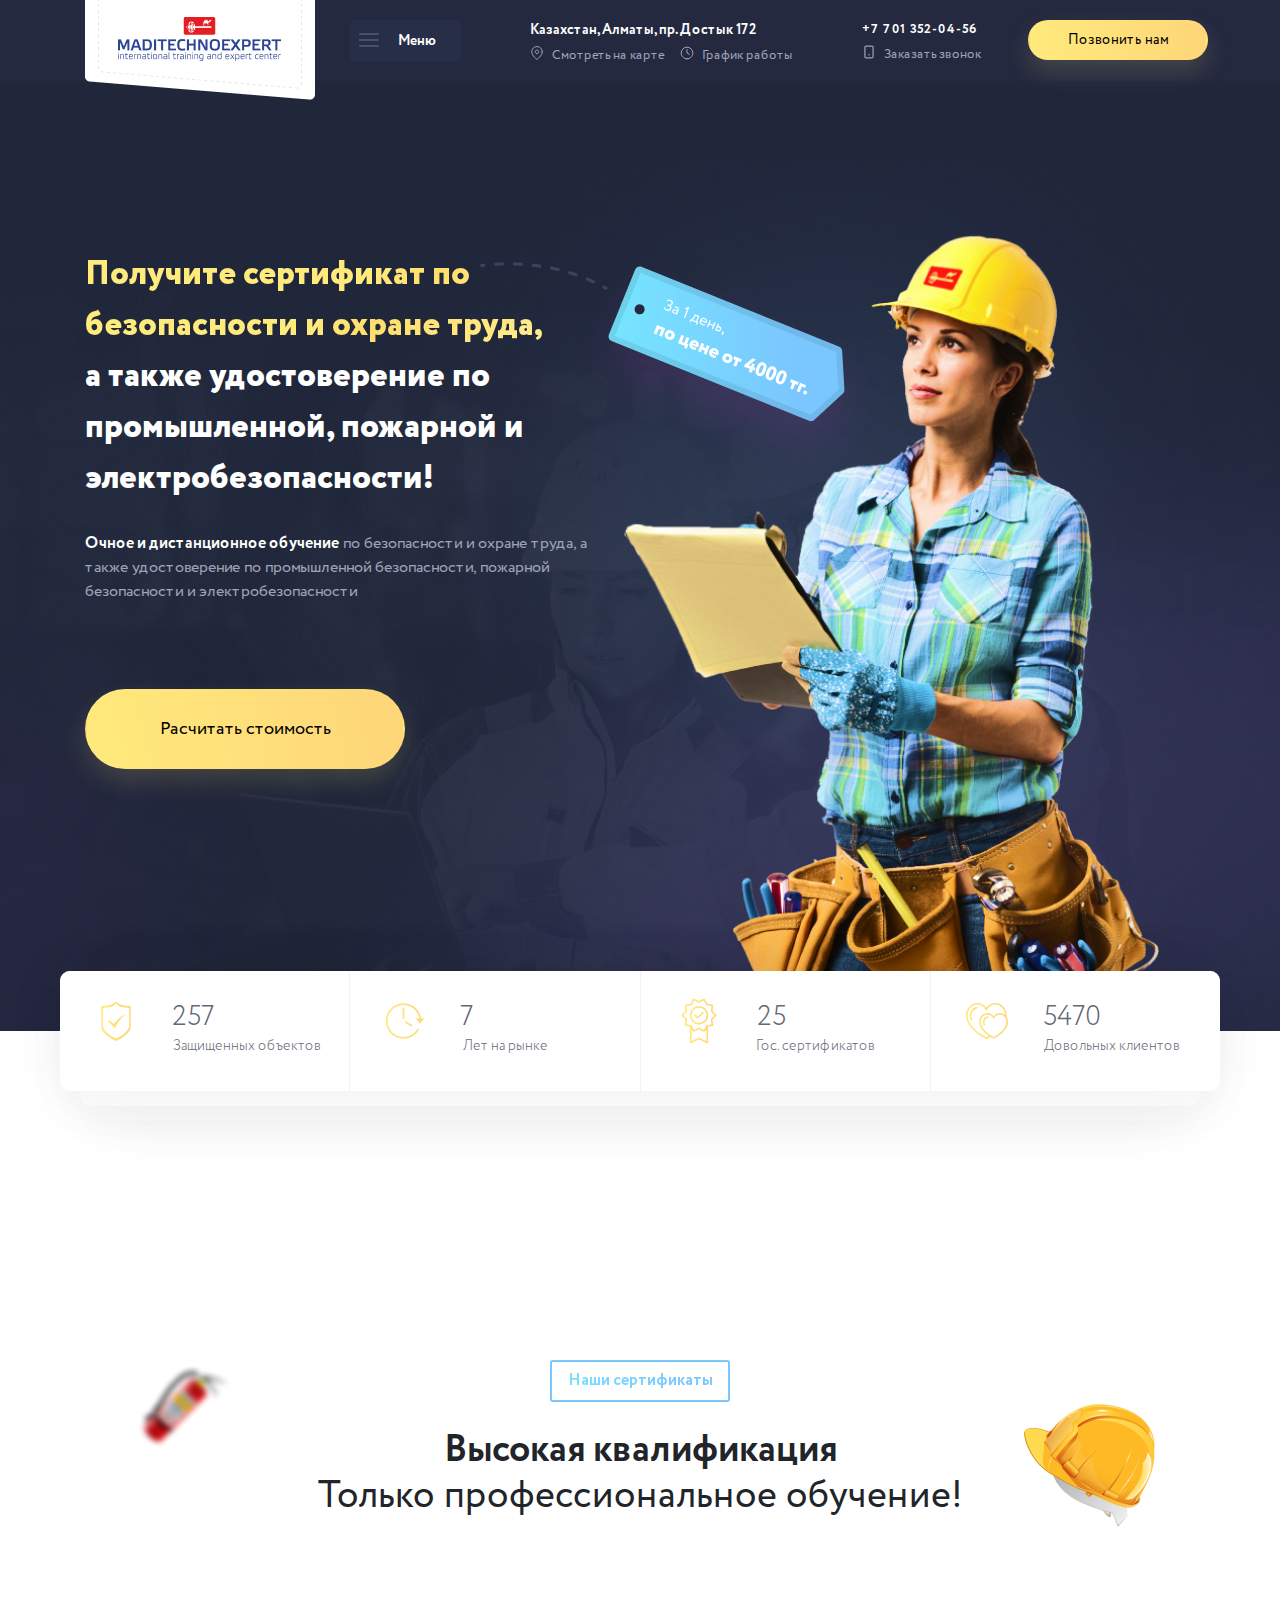
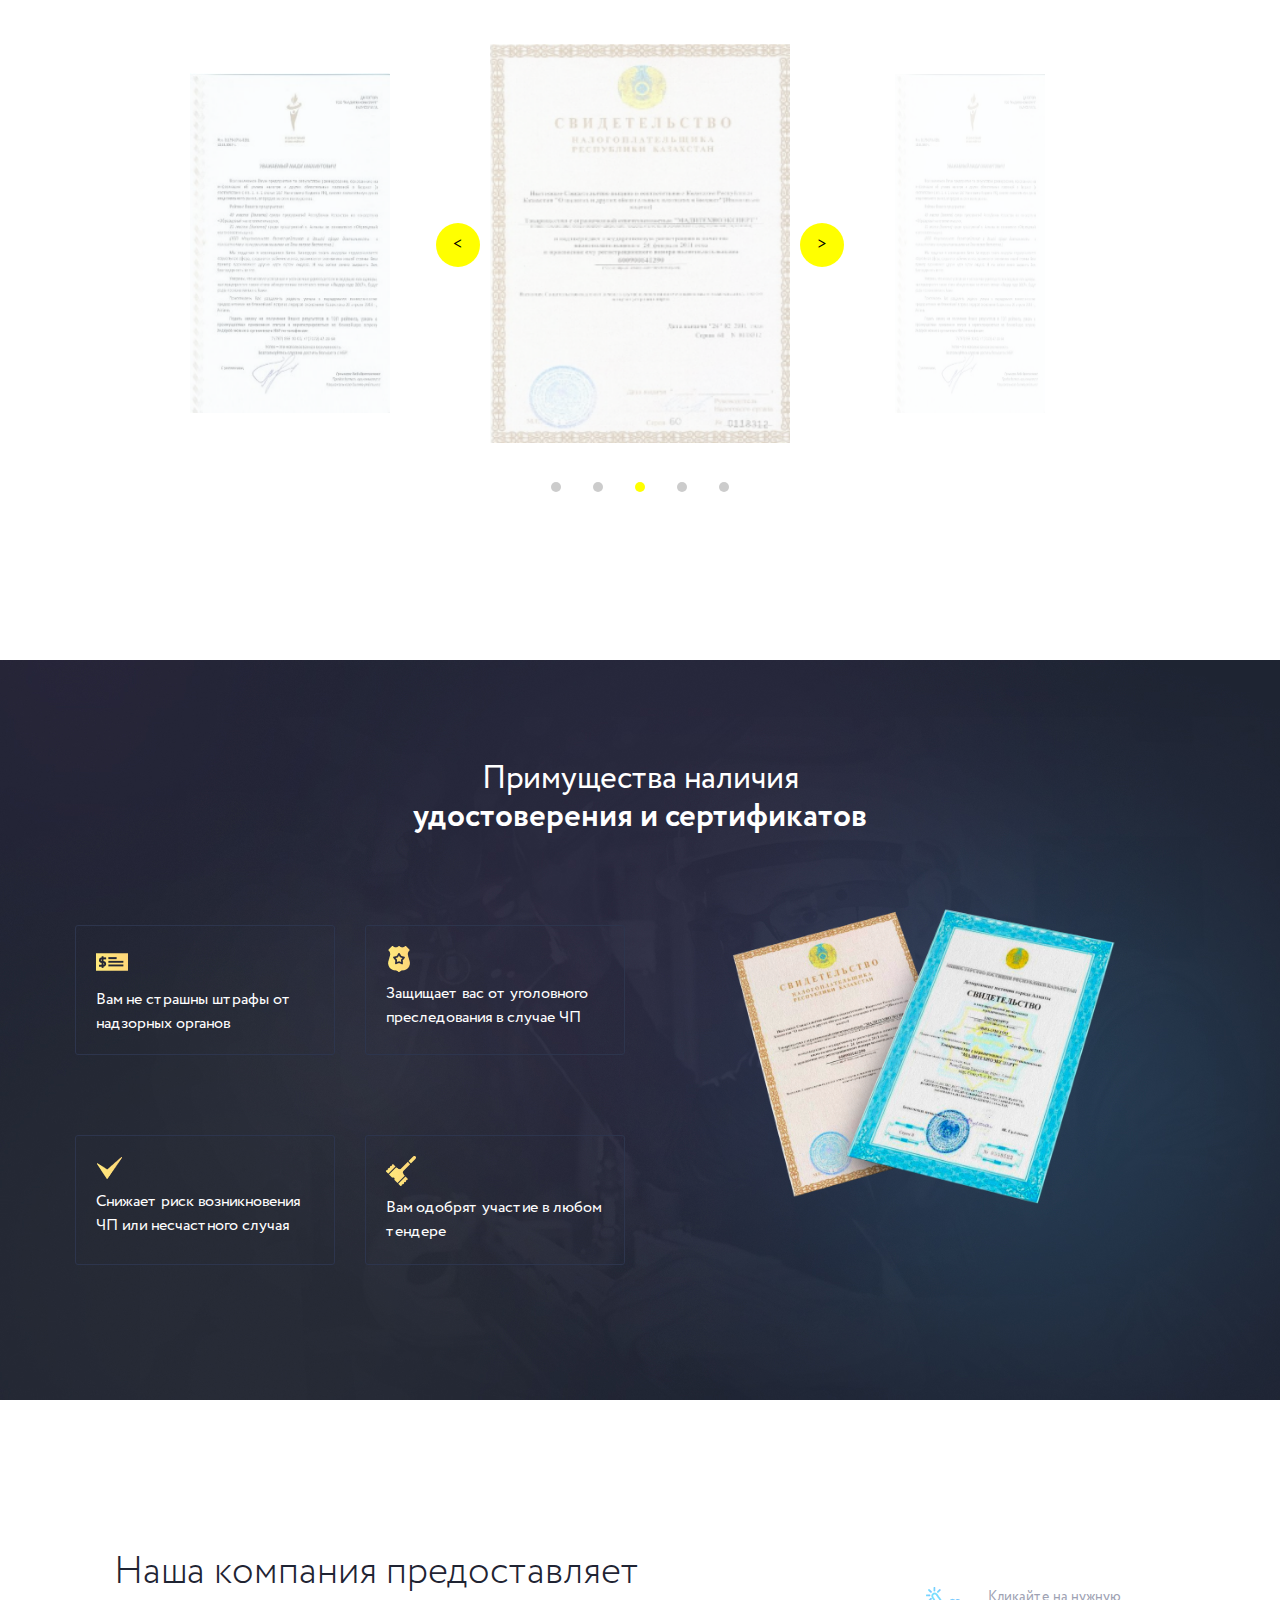
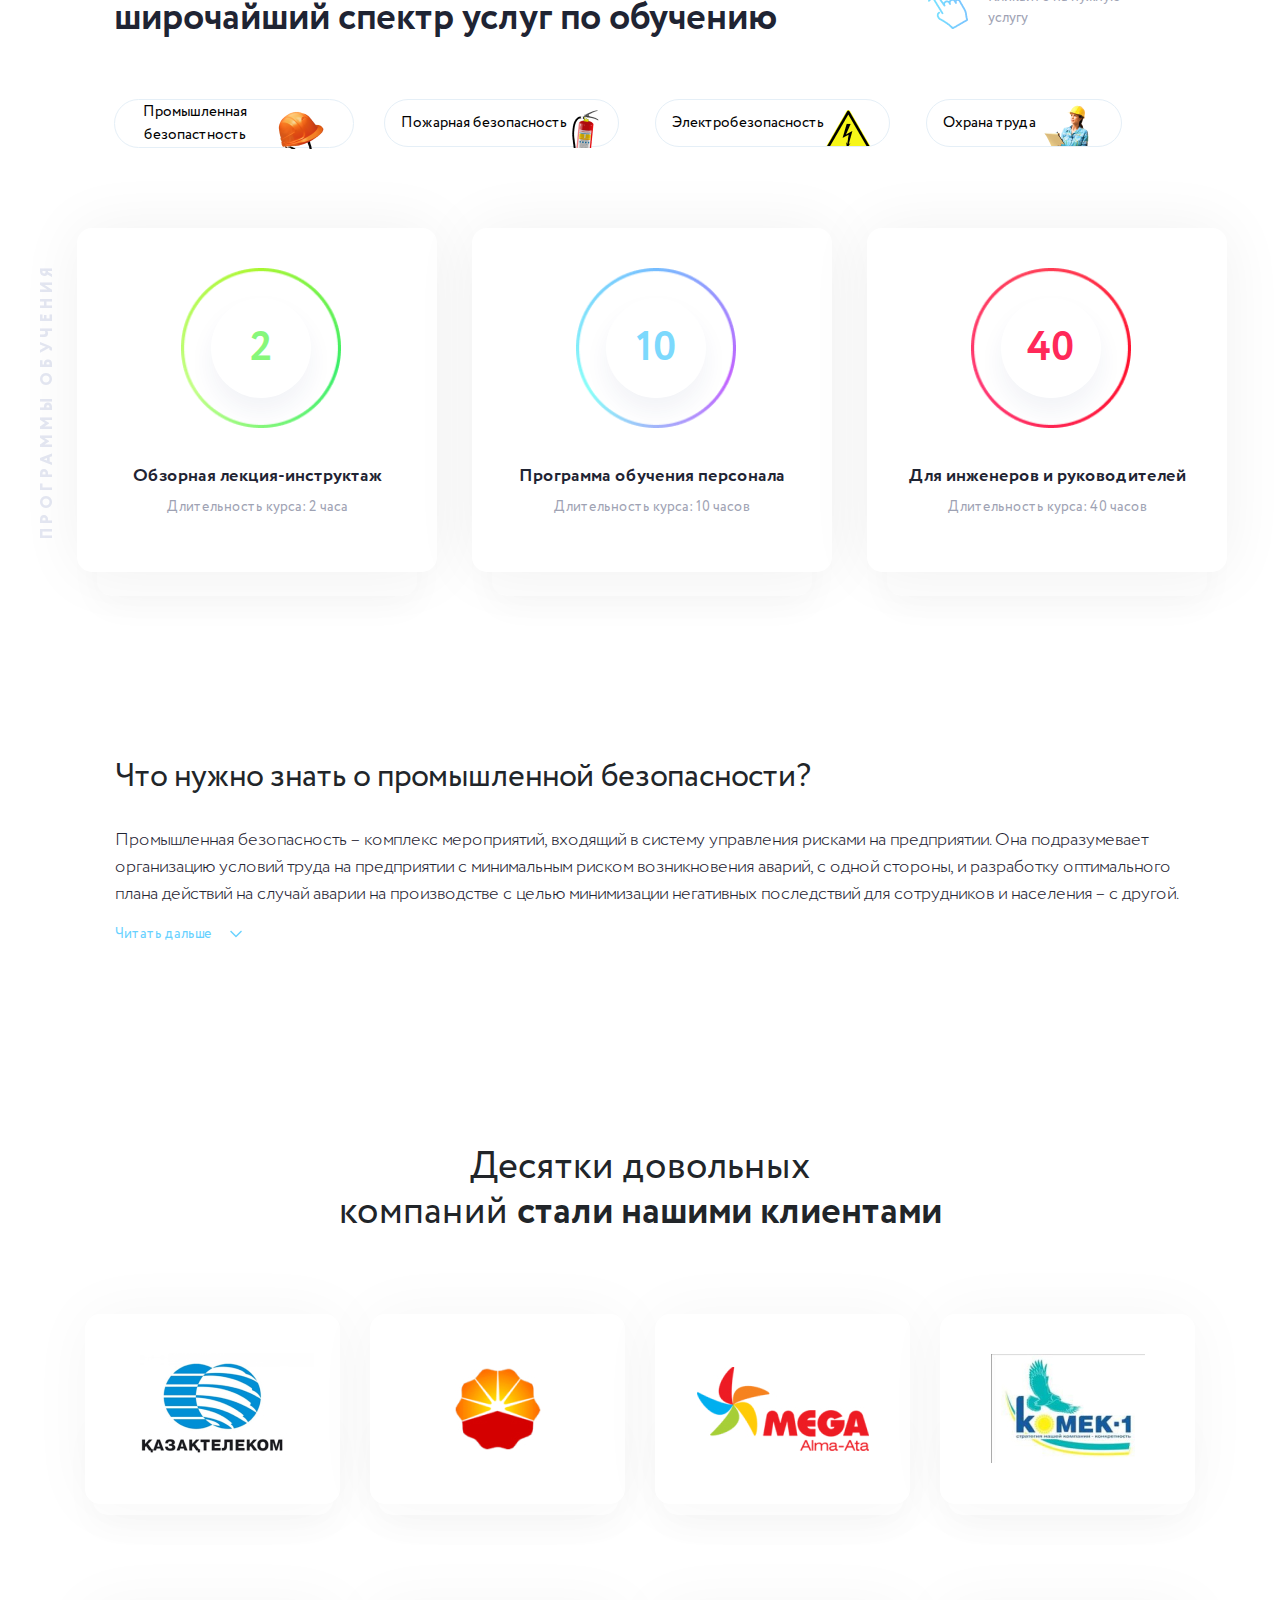
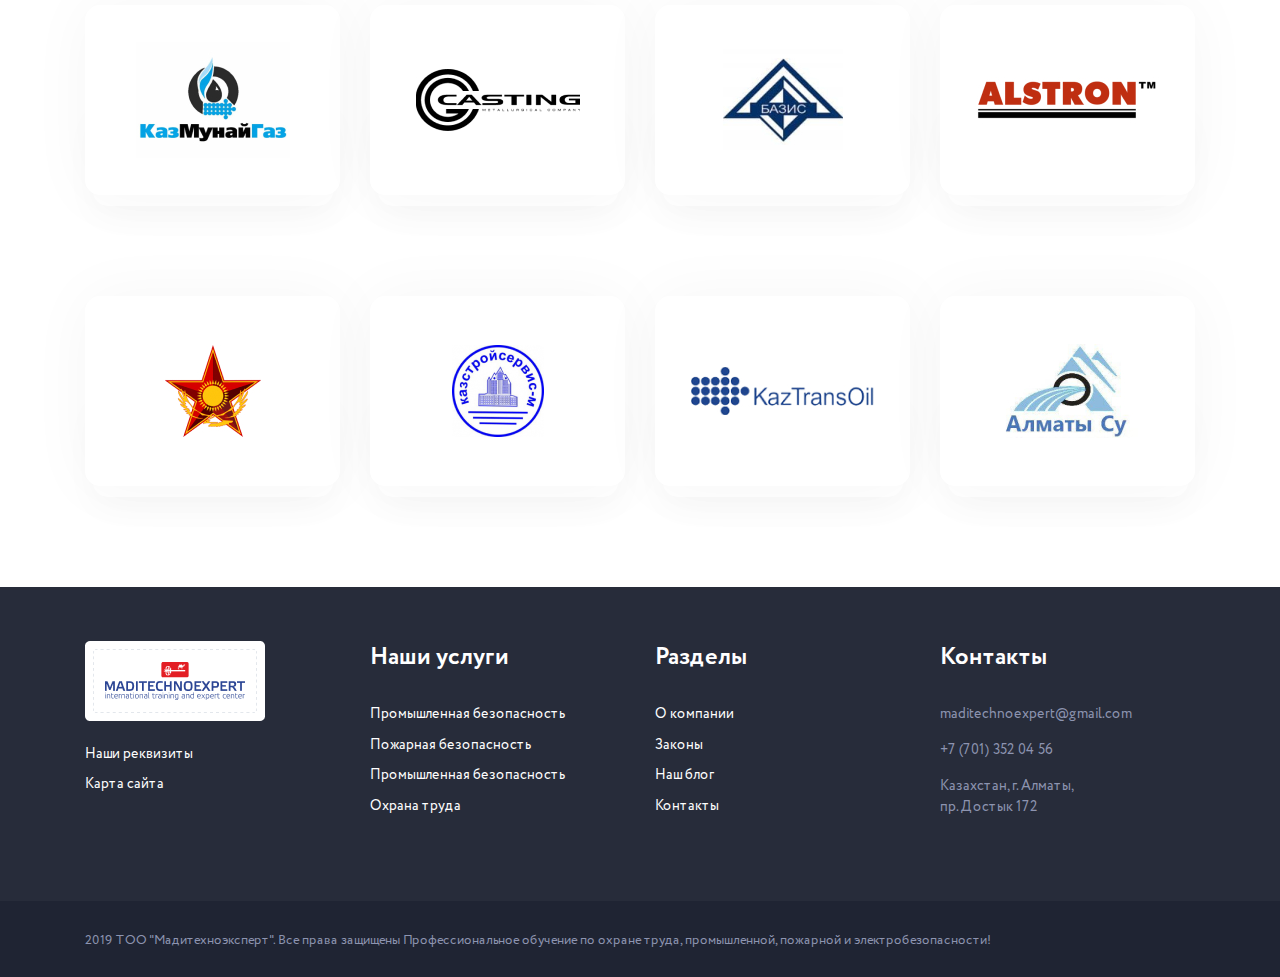
==== index.html @ 1580eff8 "first commit" ====
<!DOCTYPE html>
<html lang="ru">

<head>
    <meta charset="UTF-8">
    <meta name="viewport" content="width=device-width, initial-scale=1, shrink-to-fit=no">
    <title>Главная</title>
    <link rel="stylesheet" href="./fonts/fonts.css">
    <link rel="stylesheet" href="css/bootstrap.min.css">
    <link rel="stylesheet" href="css/style.css">
    <link rel="stylesheet" href="vanilla-js-carousel-master/carousel.css">

</head>

<body>
    <div class="header-wrapper">
        <header>
            <div class="container top-header">
                <div class="row">
                    <div class="col-auto logo">
                        <a href="./index.html">
                            <img src="./img/main-logo.png" class="img-fluid" alt="logo">
                        </a>
                    </div>
                    <div class="col-auto menu-button-column">

                        <div class="dropdown menu-button">
                            <button class="btn btn-secondary menu-button text-sm-right pr-4" type="button"
                                id="dropdownMenuButton" data-toggle="dropdown" aria-haspopup="true"
                                aria-expanded="false">
                                <img src="./img/menu-list.png" class="menu-list" alt="">
                                Меню
                            </button>
                            <div class="dropdown-menu" aria-labelledby="dropdownMenuButton">
                                <a class="dropdown-item" href="./about-company.html">О компании</a>
                                <a class="dropdown-item" href="./services.html">Услуги</a>
                                <a class="dropdown-item" href="./defending-work.html">Охрана труда</a>
                                <a class="dropdown-item" href="./defending-work.html">Промышленная безопасность</a>
                                <a class="dropdown-item" href="#">Электробезопасность</a>
                                <a class="dropdown-item" href="#">Дополнительные услуги</a>
                                <a class="dropdown-item" href="#">Цены</a>
                                <a class="dropdown-item" href="#">Законы</a>
                                <a class="dropdown-item" href="#">Блог</a>
                                <a class="dropdown-item" href="#">Контакты</a>
                            </div>
                        </div>

                    </div>
                    <div class="col-auto address">
                        <p>Казахстан, Алматы, пр. Достык 172</p>
                        <div class="address-map-link"><img src="./img/map.svg" alt=""><a href="#">Смотреть на карте</a>
                        </div>
                        <div class="schedule-info"><img src="./img/clock.svg" alt=""><a href="#">График работы</a></div>
                    </div>
                    <div class="col-auto phone">
                        <a href="tel:+7 701 352-04-56">+7 701 352-04-56</a>
                        <div class="phone-icon"><img src="./img/smartphone.svg" alt="">Заказать звонок</div>
                    </div>
                    <div class="col-auto call-us">
                        <button type="button" class="">Позвонить нам</button>
                    </div>
                </div>
            </div>
        </header>
    </div>
        <div class="first-screen-wrapper">
            <div class="container">
                <div class="row">
                    <div class="col">
                        <div class="first-screen-description">
                            <div class="first-screen-label"><img src="./img/cost.png" alt=""></div>
                            <div class="first-screen-text">
                                <span>
                                    <p> Получите сертификат по безопасности и охране труда,</p>
                                </span>
                                а также удостоверение по промышленной, пожарной
                                и электробезопасности!
                            </div>
                        </div>
                    </div>

                </div>
                <div class="row">
                    <div class="col">
                        <div class="first-screen-second-description">
                            <b>Очное и дистанционное обучение</b> по безопасности и охране труда, а также удостоверение
                            по промышленной безопасности, пожарной безопасности и электробезопасности
                        </div>
                    </div>
                </div>
                <div class="row">
                    <div class="col first-screen-cost">
                        <button type="button" class="first-screen-button">Расчитать стоимость</button>
                    </div>
                </div>
            </div>
        </div>
    </div>
    <div class="container benefits">
        <div class="row benefits-first-section">
            <!-- непосредственно блоки приемущств -->
            <div class="col benefit-parent">
                <div class="benefit-image"><img src="./img/benefit-defend-objects.png" alt=""></div>
                <div class="benefit-number">257</div>
                <div class="benefit-name">Защищенных объектов</div>
            </div>
            <div class="col benefit-parent">
                <div class="benefit-image"><img src="./img/benefit-expirience.png" alt=""></div>
                <div class="benefit-number">7</div>
                <div class="benefit-name">Лет на рынке</div>
            </div>
            <div class="col benefit-parent">
                <div class="benefit-image"><img src="./img/benefit-sertifications.png" alt=""></div>
                <div class="benefit-number">25</div>
                <div class="benefit-name" style="margin-left: 100px;">Гос. сертификатов</div>
            </div>
            <div class="col benefit-parent" style="border: none;">
                <div class="benefit-image"><img src="./img/benefit-happy-clients.png" alt=""></div>
                <div class="benefit-number">5470</div>
                <div class="benefit-name">Довольных клиентов</div>
            </div>
        </div>
        <!-- подложки/substrates -->
        <div class="row benefits-second-substrate"></div>
        <div class="row benefits-third-substrate"></div>
    </div>
    <div class="container certificates">
        <div class="row our-certificates">
            <div class="col our-certificates-button">
                <button type="button" class="">Наши сертификаты</button>
            </div>
        </div>
        <div class="row high-certificates">
            <div class="col certificates-extinguisher">
                <img src="./img/certificates-extinguisher.png" alt="">
            </div>
            <div class="col-auto">
                <h2><b>Высокая квалификация</b> <br>
                    Только профессиональное обучение!</h2>
            </div>
            <div class="col certificates-helmet">
                <img src="./img/certificates-helmet.png" alt="">
            </div>
        </div>
        <!-- наши сертификаты -->
        <div class="row certificates-slider">
            <div class="col">
                <div class="gallery">
                    <div class="gallery-container">
                        <img class="gallery-item" src="./img/certificate-three.png">
                        <img class="gallery-item" src="./img/certificate-one.png">
                        <img class="gallery-item" src="./img/certificate-two.png">
                        <img class="gallery-item" src="./img/certificate-three.png">
                        <img class="gallery-item" src="./img/certificate-three.png">
                    </div>
                    <div class="gallery-controls"></div>
                </div>
            </div>
        </div>
    </div>
    <!-- приемущества наличия сертификатов -->
    <div class="other-benefits-first-wrapper">
        <div class="other-benefits-second-wrapper">
            <div class="container other-benefits">
                <div class="row">
                    <div class="col benefits-of-having">
                        <h2>Примущества наличия <br>
                            <b>удостоверения и сертификатов</b></h2>
                    </div>
                </div>
                <div class="row">
                    <div class="col">
                        <div class="other-benefits-sections">
                            <div class="other-benefits-sections-image">
                                <img src="./img/other-benefits-sections-punishment.png" alt="">
                            </div>
                            <div class="other-benefits-sections-description">
                                Вам не страшны штрафы от надзорных органов
                            </div>
                        </div>
                        <div class="other-benefits-sections">
                            <div class="other-benefits-sections-image">
                                <img src="./img/other-benefits-sections-risk.png" alt="">
                            </div>
                            <div class="other-benefits-sections-description">
                                Снижает риск возникновения ЧП или несчастного случая
                            </div>
                        </div>
                    </div>
                    <div class="col-auto other-benefits-second-sections">
                        <div class="other-benefits-sections">
                            <div class="other-benefits-sections-image">
                                <img src="./img/other-benefits-sections-badge.png" alt="">
                            </div>
                            <div class="other-benefits-sections-description">
                                Защищает вас от уголовного преследования в случае ЧП
                            </div>
                        </div>
                        <div class="other-benefits-sections">
                            <div class="other-benefits-sections-image">
                                <img src="./img/other-benefits-sections-tender.png" alt="">
                            </div>
                            <div class="other-benefits-sections-description">
                                Вам одобрят участие в любом тендере
                            </div>
                        </div>
                    </div>
                    <div class="col-6 other-benefits-sertificates">
                        <img src="./img/other-benefits-sertificates.png" class="img-fluid" alt="">
                    </div>
                </div>
            </div>
        </div>
    </div>
    <div class="container our-service">
        <div class="row our-service-row">
            <div class="col-9 our-service-row-first-section">
                <h2>Наша компания предоставляет <br>
                    <b>широчайший спектр услуг по обучению</b></h2>
            </div>
            <div class="col-3 our-service-row-second-section">
                <div class="our-service-row-icon">
                    <img src="./img/our-service-row-icon.png" alt="">
                </div>
                Кликайте на нужную услугу
            </div>
        </div>
        <!-- спектр услуг -->
        <div class="row choose-service-section">
            <div class="col">
                <div class="service">
                    <a href="#"><button>
                            <div class="service-description">
                                Промышленная безопастность
                            </div>
                            <div class="service-image service-image-addition-margin">
                                <img src="./img/choose-service-section-helmet.png" alt="">
                            </div>
                        </button></a>
                </div>
            </div>
            <div class="col">
                <div class="service">
                    <a href="#"><button>
                            <div class="service-description">
                                Пожарная безопасность
                            </div>
                            <div class="service-image">
                                <img src="./img/choose-service-section-extinguish.png" alt="">
                            </div>
                        </button></a>
                </div>
            </div>
            <div class="col">
                <div class="service">
                    <a href="#"><button>
                            <div class="service-description">
                                Электробезопасность
                            </div>
                            <div class="service-image">
                                <img src="./img/choose-service-section-power.png" alt="">
                            </div>
                        </button></a>
                </div>
            </div>
            <div class="col">
                <div class="service">
                    <a href="#"><button>
                            <div class="service-description">
                                Охрана труда
                            </div>
                            <div class="service-image service-image-addition-margin">
                                <img src="./img/choose-service-section-girl.png" alt="">
                            </div>
                        </button></a>
                </div>
            </div>
        </div>
        <!-- курсы, программы обучения -->
        <div class="row carts-wrapper">
            <div class="studying-programs">программы обучения</div>
            <div class="col">
                <div class="cart-section">
                    <div class="cart-section-number">
                        <div class="cart-section-number-main-box first-cart-border">
                            <div class="cart-section-number-child-box">
                                <div class="cart-section-number-first-value">
                                    2
                                </div>
                            </div>
                        </div>
                    </div>
                    <div class="cart-section-title">Обзорная лекция-инструктаж</div>
                    <div class="cart-section-description">Длительность курса: 2 часа</div>
                </div>
                <div class="cart-section-hover">
                    <a href=""> Подробнее об услуге </a>
                    <img src="./img/cart-section-hover-icon.png" alt="">
                </div>
                <div class="cart-section-substrate"></div>
            </div>
            <div class="col">

                <div class="cart-section">
                    <div class="cart-section-number">
                        <div class="cart-section-number-main-box second-cart-border">
                            <div class="cart-section-number-child-box">
                                <div class="cart-section-number-second-value">
                                    10
                                </div>
                            </div>
                        </div>
                    </div>
                    <div class="cart-section-title">Программа обучения персонала</div>
                    <div class="cart-section-description">Длительность курса: 10 часов</div>

                </div>
                <div class="cart-section-hover">
                    <a href=""> Подробнее об услуге </a>
                    <img src="./img/cart-section-hover-icon.png" alt="">
                </div>
                <div class="cart-section-substrate"></div>

            </div>
            <div class="col">

                <div class="cart-section">
                    <div class="cart-section-number">
                        <div class="cart-section-number-main-box third-cart-border">
                            <div class="cart-section-number-child-box">
                                <div class="cart-section-number-third-value">
                                    40
                                </div>
                            </div>
                        </div>
                    </div>
                    <div class="cart-section-title">Для инженеров и руководителей</div>
                    <div class="cart-section-description">Длительность курса: 40 часов</div>
                </div>
                <div class="cart-section-hover">
                    <a href=""> Подробнее об услуге </a>
                    <img src="./img/cart-section-hover-icon.png" alt="">
                </div>
                <div class="cart-section-substrate"></div>

            </div>
        </div>


    </div>
    <div class="container">
        <div class="row our-service-aditional-info">
            <div class="col">
                <h2>Что нужно знать о промышленной безопасности?</h2>
                <p>
                    Промышленная безопасность – комплекс мероприятий, входящий в систему управления рисками на
                    предприятии. Она подразумевает организацию условий труда на предприятии с минимальным риском
                    возникновения аварий, с одной стороны, и разработку оптимального плана действий на случай аварии на
                    производстве с целью минимизации негативных последствий для сотрудников и населения – с другой.
                </p>
                <a href="">Читать дальше <img src="./img/our-service-aditional-info-link-icon.png" alt=""></a>
            </div>
        </div>
    </div>
    <!-- лого клиентов -->
    <div class="container">
        <div class="row happy-clients-row">
            <div class="col-8 happy-clients">
                <h2>Десятки довольных <br>
                    компаний <b>стали нашими клиентами</b></h2>
            </div>
        </div>
        <div class="row happy-client">
            <!-- первый ряд -->
            <div class="col-md-3">
                <div class="client-logo-wrapper">
                    <img src="./img/client-1.jpg" alt="">
                </div>
                <div class="client-logo-wrapper-substrate"></div>
            </div>
            <div class="col-md-3">
                <div class="client-logo-wrapper">
                    <img src="./img/client-2.jpg" alt="">

                </div>
                <div class="client-logo-wrapper-substrate"></div>

            </div>
            <div class="col-md-3">
                <div class="client-logo-wrapper">
                    <img src="./img/client-3.jpg" alt="">
                </div>
                <div class="client-logo-wrapper-substrate"></div>
            </div>
            <div class="col-md-3">
                <div class="client-logo-wrapper">
                    <img src="./img/client-4.jpg" alt="">
                </div>
                <div class="client-logo-wrapper-substrate"></div>
            </div>
        </div>
        <!-- второй ряд -->
        <div class="row">
            <div class="col-md-3">
                <div class="client-logo-wrapper">
                    <img src="./img/client-5.jpg" alt="">
                </div>
                <div class="client-logo-wrapper-substrate"></div>
            </div>
            <div class="col-md-3">
                <div class="client-logo-wrapper">
                    <img src="./img/client-6.jpg" alt="">

                </div>
                <div class="client-logo-wrapper-substrate"></div>
            </div>
            <div class="col-md-3">
                <div class="client-logo-wrapper">
                    <img src="./img/client-7.jpg" alt="">
                </div>
                <div class="client-logo-wrapper-substrate"></div>
            </div>
            <div class="col-md-3">
                <div class="client-logo-wrapper">
                    <img src="./img/client-8.jpg" alt="">
                </div>
                <div class="client-logo-wrapper-substrate"></div>
            </div>
        </div>
        <!-- третий ряд -->
        <div class="row">
            <div class="col-md-3">
                <div class="client-logo-wrapper">
                    <img src="./img/client-9.jpg" alt="">
                </div>
                <div class="client-logo-wrapper-substrate"></div>
            </div>
            <div class="col-md-3">
                <div class="client-logo-wrapper">
                    <img src="./img/client-10.jpg" alt="">

                </div>
                <div class="client-logo-wrapper-substrate"></div>

            </div>
            <div class="col-md-3">
                <div class="client-logo-wrapper">
                    <img src="./img/client-11.jpg" alt="">
                </div>
                <div class="client-logo-wrapper-substrate"></div>
            </div>
            <div class="col-md-3">
                <div class="client-logo-wrapper">
                    <img src="./img/client-12.jpg" alt="">
                </div>
                <div class="client-logo-wrapper-substrate"></div>
            </div>
        </div>
    </div>
    <footer>
        <div class="container">
            <div class="row footer-row">
                <div class="col-sm-3">
                    <a href=""><img src="./img/logo-footer.png" class="img-fluid"></a>
                    <nav class="nav flex-column footer-row-links">
                        <a class="nav-link" href="#">Наши реквизиты</a>
                        <a class="nav-link" href="#">Карта сайта</a>
                    </nav>
                </div>
                <div class="col-sm-3">
                    <h3>Наши услуги</h3>
                    <nav class="nav flex-column footer-row-links">
                        <a class="nav-link" href="#">Промышленная безопасность</a>
                        <a class="nav-link" href="#">Пожарная безопасность</a>
                        <a class="nav-link" href="#">Промышленная безопасность</a>
                        <a class="nav-link" href="#">Охрана труда</a>
                    </nav>

                </div>
                <div class="col-sm-3">
                    <h3>Разделы</h3>
                    <nav class="nav flex-column footer-row-links">
                        <a class="nav-link" href="#">О компании</a>
                        <a class="nav-link" href="#">Законы</a>
                        <a class="nav-link" href="#">Наш блог</a>
                        <a class="nav-link" href="#">Контакты</a>
                    </nav>
                </div>
                <div class="col-sm-3">
                    <h3>Контакты</h3>
                    <div class="footer-row-contacts">
                        <div class="footer-row-contacts-email"><a
                                href="mailto: maditechnoexpert@gmail.com">maditechnoexpert@gmail.com</a></div>
                        <div class="ooter-row-contacts-phone">+7 (701) 352 04 56</div>
                        <div class="ooter-row-contacts-address">Казахстан, г. Алматы, <br> пр. Достык 172</div>
                    </div>
                </div>
            </div>
        </div>
    </footer>
    <div class="copyright-wrapper">
        <div class="container">
            <div class="row copyright-row">
                <div class="col">
                    <div class="copyright">
                        <p>2019 ТОО "Мадитехноэксперт". Все права защищены Профессиональное обучение по охране труда,
                            промышленной, пожарной и электробезопасности!</p>
                    </div>
                </div>
            </div>
        </div>
    </div>



    <!-- <script src="https://code.jquery.com/jquery-3.4.1.js"></script> -->
    <script src="js/jquery-3.4.1.slim.min.js"></script>
    <script src="js/popper.min.js"></script>
    <script src="js/bootstrap.bundle.min.js"></script>
    <script src="vanilla-js-carousel-master/carousel.js"></script>

</body>

</html>
---- fonts/fonts.css ----
/* This stylesheet generated by Transfonter (https://transfonter.org) on June 26, 2017 11:20 AM */

@font-face {
	font-family: 'Circe';
	src: url('Circe-Regular.eot');
	src: local('Circe'), local('Circe-Regular'),
		url('Circe-Regular.eot?#iefix') format('embedded-opentype'),
		url('Circe-Regular.woff') format('woff'),
		url('Circe-Regular.ttf') format('truetype');
	font-weight: normal;
	font-style: normal;
}

@font-face {
	font-family: 'Circe';
	src: url('Circe-ExtraLight.eot');
	src: local('Circe ExtraLight'), local('Circe-ExtraLight'),
		url('Circe-ExtraLight.eot?#iefix') format('embedded-opentype'),
		url('Circe-ExtraLight.woff') format('woff'),
		url('Circe-ExtraLight.ttf') format('truetype');
	font-weight: 200;
	font-style: normal;
}

@font-face {
	font-family: 'Circe';
	src: url('Circe-Thin.eot');
	src: local('Circe Thin'), local('Circe-Thin'),
		url('Circe-Thin.eot?#iefix') format('embedded-opentype'),
		url('Circe-Thin.woff') format('woff'),
		url('Circe-Thin.ttf') format('truetype');
	font-weight: 100;
	font-style: normal;
}

@font-face {
	font-family: 'Circe';
	src: url('Circe-Light.eot');
	src: local('Circe Light'), local('Circe-Light'),
		url('Circe-Light.eot?#iefix') format('embedded-opentype'),
		url('Circe-Light.woff') format('woff'),
		url('Circe-Light.ttf') format('truetype');
	font-weight: 300;
	font-style: normal;
}

@font-face {
	font-family: 'Circe';
	src: url('Circe-Bold.eot');
	src: local('Circe Bold'), local('Circe-Bold'),
		url('Circe-Bold.eot?#iefix') format('embedded-opentype'),
		url('Circe-Bold.woff') format('woff'),
		url('Circe-Bold.ttf') format('truetype');
	font-weight: bold;
	font-style: normal;
}

@font-face {
	font-family: 'Circe';
	src: url('Circe-ExtraBold.eot');
	src: local('Circe ExtraBold'), local('Circe-ExtraBold'),
		url('Circe-ExtraBold.eot?#iefix') format('embedded-opentype'),
		url('Circe-ExtraBold.woff') format('woff'),
		url('Circe-ExtraBold.ttf') format('truetype');
	font-weight: 800;
	font-style: normal;
}
---- css/style.css ----
body {
    font-family: 'Circe';
    font-size: 14px;

}

.chevron {
    display: inline-block;
    background: url(../img/chevron-right.png);
    width: 20px;
    margin: -6px 0;
    margin-left: 8px;
    height: 20px;
}

.header-wrapper {
    max-width: 100%;
    background: #20263A;
}

header {
    background: #242940;
    max-height: 81px;
    color: #ffffff;
}

.top-header {
    max-width: 1140px;
    font-weight: bold;
    font-style: normal;
    font-size: 14px;
}

.menu-button {
    width: 110px;
    min-height: 40px;
    line-min-height: 21px;
    font-weight: bold;
    font-style: normal;
    font-size: 14px;
    background: #272E47;
    border: 1px solid transparent;
    border-radius: 5px;
}

.menu-button-column {
    padding: 20px 0px 20px 20px;
}

.menu-list {
    position: absolute;
    left: 6px;
    top: 7px;
}

.address {
    padding: 20px 0px 20px 70px;
}

.address p {
    margin-bottom: 5px;
    /* display: block; */
}

.address a {
    color: #9FA4B8;
}

.address-map-link {
    /* margin-top: -1px; */
    font-weight: normal;
    font-size: 13px;
    line-min-height: 19px;
    display: inline-flex;
    align-items: flex-start;
    color: #9FA4B8;
}

.address-map-link img {
    margin-right: 8px;
}

.schedule-info {
    /* margin-top: -8px; */
    margin-left: 13px;
    font-weight: normal;
    font-size: 13px;
    line-min-height: 19px;
    display: inline-flex;
    align-items: flex-start;
    color: #9FA4B8;
}

.schedule-info img {
    margin-right: 8px;
}

.phone {
    padding: 20px 0px 20px 70px;
    letter-spacing: 0.05em;
    font-style: normal;
    font-weight: bold;
    font-size: 13px;
    line-min-height: 21px;
}

.phone a {
    color: #ffffff;
}

.phone-icon {
    font-weight: normal;
    font-size: 13px;
    line-min-height: 19px;
    color: #9FA4B8;
    letter-spacing: normal;
    margin-top: 5px;
    display: flex;
    align-items: flex-start;
}

.phone-icon img {
    margin-right: 8px;
}

/* позвонить нам */
.call-us {
    padding: 20px 0px 20px 47px;
}

.call-us button {
    width: 180px;
    min-height: 40px;
    background: linear-gradient(254.74deg, #FED578 -2.95%, #FFEA7C 100%);
    /* Тень кнопок */
    box-shadow: 0px 12px 25px rgba(255, 234, 124, 0.15);
    border-color: transparent;
    border-radius: 100px;
}

.call-us button:hover {
    background: linear-gradient(254.74deg, #d4b36b -2.95%, rgb(189, 172, 90) 100%);
}

.first-screen-wrapper {
    margin: 0 auto;
    padding-top: 127px;
    max-width: 1440px;
    min-height: 950px;
    background: url(../img/background-first-screen.jpg) no-repeat 100%;
}

.first-screen-description {
    font-weight: 800;
    font-size: 34px;
    /* font-size: 2.125em; */
    line-min-height: 160%;
    max-width: 560px;
    min-height: 324px;
    color: #ffffff;
    padding-top: 10px;
    display: flex;
    flex-direction: column;
}

.first-screen-description span p {
    /* color: #FFEA7C; */
    margin-bottom: 0;
    background: -webkit-linear-gradient(128.71deg, #FFEE95 12.42%, #FFDF6B 44.71%, #FFEA7C 53.21%);
    -webkit-background-clip: text;
    -webkit-text-fill-color: transparent;
}

.first-screen-second-description {
    max-width: 521px;
    min-height: 87px;

    font-style: normal;
    /* font-weight: bold; */
    font-size: 16px;
    line-min-height: 180%;
    color: #9FA4B8;
}

.first-screen-second-description b {
    color: #ffffff;
}

.first-screen-button {
    width: 320px;
    min-height: 80px;
    font-style: normal;
    font-weight: normal;
    font-size: 18px;
    background: linear-gradient(254.74deg, #FED578 -2.95%, #FFEA7C 100%);
    /* Тень кнопок */
    box-shadow: 0px 12px 25px rgba(255, 234, 124, 0.15);
    border-color: transparent;
    border-radius: 100px;
}

.first-screen-button:hover {
    background: linear-gradient(254.74deg, #d4b36b -2.95%, rgb(189, 172, 90) 100%);
}

.first-screen-cost {
    padding-top: 70px;
}

.first-screen-label {
    /* align-self: flex-end; */
    /* display: flex; */
    margin-left: auto;
    width: 240px;
    padding-left: 60px;
    min-height: 80px;

}

.first-screen-text {
    /* text-align: start; */
    margin-top: -250px;
}

/* Приемущества */

.benefits {
    max-width: 1160px;
    min-height: 144px;
    background: #FFFFFF;
    border-radius: 10px;
    margin-top: -60px;
    font-size: 14px;
    font-style: normal;
    font-weight: 350;
    font-size: 14px;
    line-min-height: 140%;
    color: #646875;

}

.benefits .col {
    border-right: 1px solid #F2F2F2;
    /* Крайняя граница каждого блока приемуществ */
}

/* Главный блок приемущества */
.benefits-first-section {
    z-index: 5;
    max-width: 1160px;
    min-height: 120px;
    position: relative;
    background: #FFFFFF;
    box-shadow: 0px 0px 65px rgba(0, 0, 0, 0.06);
    border-radius: 10px;
}

/* Второй блок под приемуществами */

.benefits-second-substrate {
    max-width: 1120px;
    min-height: 125px;
    background: #FDFDFD;
    box-shadow: 0px 0px 65px rgba(0, 0, 0, 0.06);
    border-radius: 10px;
    position: relative;
    z-index: 2;
    top: -110px;
    margin-left: auto;
    margin-right: auto;
}

/* Третий блок под приемуществами */
.benefits-third-substrate {
    max-width: 1080px;
    min-height: 144px;
    background: #FCFCFC;
    box-shadow: 0px 0px 65px rgba(0, 0, 0, 0.06);
    border-radius: 10px;
    top: -240px;
    position: relative;
    margin-left: auto;
    margin-right: auto;
    z-index: 1;
}

/* родители блока приемущства */
.benefit-parent {
    display: flex;
    align-items: center;
    flex-wrap: wrap;
    width: 233px;
    flex-direction: row;
}

/* приемущества */
.benefit-image {
    margin: 20px 0 0 20px;
}

.benefit-number {
    font-size: 28px;
    line-min-height: 130%;
    width: 100px;
    min-height: 50px;
    margin-left: 35px;
    margin-top: 20px;
}

.benefit-name {
    font-style: normal;
    font-weight: 350;
    width: 150px;
    min-height: 50px;
    font-size: 14px;
    line-min-height: 140%;
    margin: -20px 0 0 98px;
}

.certificates {
    max-width: 1160px;
    padding-top: -50px;
    min-height: 900px;
}

.our-certificates {
    /* padding-top: 150px; */
    text-align: center;
}

.our-certificates-button button {
    background: linear-gradient(237.15deg, #7AC7FF 27.31%, #76E6FF 100%);
    -webkit-background-clip: text;
    -webkit-text-fill-color: transparent;
    font-weight: bold;
    font-size: 16px;
    border-radius: 3px;
    border: 2px solid #7AC7FF;
    width: 180px;
    min-height: 42px;
}

.our-certificates-button button:hover {

    border: 2px solid rgb(98, 162, 207);
}

.high-certificates {
    padding-top: 26px;
    text-align: center;
}

.certificates-extinguisher img {
    margin-top: -80px;
}

.high-certificates h2 {
    line-min-height: 160%;
    font-weight: normal;
    font-size: 38px;
}

.certificates-helmet img {
    margin-top: -65px;
}

.certificates-slider {
    min-height: 430px;
    margin: 50px auto 0 auto;
    text-align: center;

}

/* .slider img {
    min-height: 200px!important;
} */

.other-benefits-first-wrapper {
    max-width: 100%;
    background: #1F2433;
    min-height: 740px;
}

.other-benefits-second-wrapper {
    max-width: 1440px;
    min-height: 740px;
    margin: 0 auto;
    background: url(../img/other-benefits.jpg);
}

.other-benefits {
    max-width: 1160px;
}

.benefits-of-having {
    color: #ffffff;
    font-style: normal;
    font-weight: 350;
    font-size: 38px;
    padding-top: 100px;
}

.benefits-of-having h2 {
    /* margin: 0 auto; */
    text-align: center;
}

.other-benefits-sections {
    margin-top: 80px;
    width: 260px;
    min-height: 130px;
    border: 1px solid #2D354D;
    box-sizing: border-box;
    border-radius: 3px;
    margin-bottom: 40px;
    padding: 20px 20px 0 20px;
}

.other-benefits-sections-description {
    margin-top: 10px;
    font-style: normal;
    font-weight: normal;
    font-size: 16px;
    line-min-height: 160%;
    color: #ffffff;
}

.other-benefits-sertificates {
    /* text-align: center; */
    margin-top: -20px;
    margin: 0 auto;
}

.our-service {
    max-width: 1209px;
    /* min-height: 1238px; */
    padding-top: 120px;

}

.our-service-row {
    margin-top: 120px;
    color: #9EA2B3;
    font-style: normal;
    font-weight: normal;
    font-size: 14px;
    line-min-height: 170%;
    padding-top: 30px;
    max-width: 1083px;
    margin: 0 auto;
}

.our-service-row-first-section h2 {
    font-style: normal;
    font-weight: 350;
    font-size: 38px;
    line-min-height: 160%;
    color: #1F2433;
}

.our-service-row-first-section {
    font-style: normal;
    font-weight: 350;
    font-size: 38px;
    line-min-height: 160%;
    color: #1F2433;

}

.our-service-row-second-section {
    display: flex;
    align-items: flex-end;
    justify-content: flex-end;
    margin-bottom: 20px;
    padding-right: 50px;

}

.our-service-row img {
    /* float: left; */
    margin-right: 20px;
}

.choose-service-section {
    padding-top: 50px;
    max-width: 1083px;
    margin: 0 auto;
}

.service {}

.choose-service-section button:hover {
    background: linear-gradient(248.94deg, #FED578 -2.95%, #FFEA7C 100%);
    box-shadow: 0px 20px 35px rgba(255, 234, 124, 0.45);
}

.service-description {
    font-size: 15px;
    line-min-height: 22px;
    padding-left: 10px;
}

.service-image img {
    padding-right: 10px;
    margin-bottom: -10px;
}

.service-image-addition-margin {
    margin-bottom: 7px;
}

.choose-service-section button {
    border: 1px solid #E5EFF7;
    box-sizing: border-box;
    border-radius: 100px;
    /* max-width: 305px; */
    min-height: 48px;
    display: flex;
    align-items: center;
    justify-content: space-around;
    background: #FFFFFF;
}

.choose-service-section a:hover {
    text-decoration: none;
    color: #FFFFFF;
}

.carts-wrapper {
    max-width: 1209px;
    /* max-height: 460px; */
    min-height: 460px;
    padding-top: 80px;
    text-align: center;
    position: relative;

}

@media only screen and (width: 1024px) {
    .call-us {
        display: none !important;
    }
    .form-women-background {
        top: -116px!important;
    }
}

@media only screen and (max-width: 600px) {
    .cart-section-substrate {
        min-height: auto !important;
    }
    .cart-section:hover+.cart-section-hover {
        margin: -20px auto!important;

    }
    .form-wrapper-header-for-mobile {
        max-width: 100%!important;
        flex: none!important;
        text-align: center!important;
        margin-left: 0;
    }
    .personal-education-cart {
        margin-top: 35px !important;
    }
    .form-wrapper-section-for-mobile {
        max-width: 100%!important;
        flex: none!important;
    }
    .form-women-background  {
        display: none!important;
    }
    .services-second-button {
        margin-left: 0 !important;
        align-self: center;
    }

    .defending-button-link {
        padding-top: 30px;
    }

    .menu-button-column {
        margin: 0 auto !important;
    }

    .cart-section {
        margin: 15px auto;
    }

    .studying-programs {
        display: none !important;
    }

    .strategy-row-wrapper {
        background: none !important;
    }

    .first-screen-label {
        display: none !important;
    }

    .first-screen-text {
        margin: 0;
    }

    .certificates-helmet img {
        margin-top: 0;
    }

    header {
        /* min-height: auto;  */
        max-height: inherit;
    }

    .certificates-extinguisher img {
        margin-top: 0;
    }
}

@media only screen and (max-width: 900px) {
    .cart-section-substrate {
        min-height: auto !important;
    }
    .form-wrapper-background-for-mobile {
        display: none!important;
    }
    .personal-education-cart {
        margin-top: 35px !important;
    }
    .form-wrapper-section-for-mobile {
        max-width: 100%!important;
        flex: none!important;
    }
    .form-wrapper-header-for-mobile {
        max-width: 100%!important;
        flex: none!important;
        text-align: center!important;
        margin-left: 0;
    }
    .form-women-background  {
        display: none!important;
    }
    .strategy-row-wrapper {
        background: none;
    }

    .gallery-controls button {
        top: -3px !important;
        margin: 0 20px !important;
    }

    .cart-section {
        margin: 15px auto;
        margin-top: 30px !important;
    }

    .studying-programs {
        display: none !important;
    }

    header {
        /* min-height: auto;  */
        max-height: inherit;
    }

    .first-screen-label {
        display: none !important;
    }

    .first-screen-text {
        margin: 0;
    }

    .certificates-helmet img {
        margin-top: 0;
    }

    .certificates-extinguisher img {
        margin-top: 0;
    }

    .our-strategy {
        padding: 145px 0 0 0 !important;
    }
}

.client-logo-wrapper {
    margin: 0 auto;
}

.studying-programs {
    letter-spacing: 0.28em;
    text-transform: uppercase;
    color: #E4E7F2;
    font-weight: 800;
    text-align: center;
    font-size: 16px;
    line-min-height: 160%;
    min-height: 344px;
    max-height: 345px;
    writing-mode: vertical-rl;
    transform: rotate(-180deg);
}

.cart-section {
    max-width: 360px;
    min-height: 344px;
    background: #ffffff;
    box-shadow: 0px 0px 65px rgba(0, 0, 0, 0.06);
    border-radius: 15px;
    position: relative;
    z-index: 2;
    margin: 0 auto;
}

.cart-section-number {
    position: relative;
    padding-top: 40px;

}

.cart-section-number-main-box {
    width: 160px;
    min-height: 160px;
    font-style: normal;
    position: relative;
    left: 28.89%;
    right: 28.89%;
    font-weight: bold;
    font-size: 42px;
    line-min-height: 160%;
    display: flex;
    align-items: center;
    text-align: center;
    /* border-radius: 200px 200px 200px 200px;
    -moz-border-radius: 200px 200px 200px 200px;
    -webkit-border-radius: 200px 200px 200px 200px;
    border: 3px solid #1eeb4e; */
}

.cart-section-number-child-box {
    margin: 0 auto;
    background: #FFFFFF;
    box-shadow: 0px 14px 25px rgba(38, 58, 111, 0.06);
    border-radius: 60px;
    width: 100px;
    min-height: 100px;
    display: flex;
    align-items: center;
    justify-content: center;
}

.cart-section-number-first-value {
    color: #87f77b;
}

.cart-section-number-second-value {
    color: #7cd9fd;
}

.cart-section-number-third-value {
    color: #ff2959;
}

.cart-section-title {
    font-weight: bold;
    font-size: 18px;
    line-min-height: 160%;
    color: #1F2433;
    margin-top: 35px;
}

.cart-section-description {
    font-style: normal;
    font-weight: normal;
    font-size: 14px;
    line-min-height: 160%;
    color: #9EA2B3;
    margin-top: 7px;
}

.cart-section-substrate {
    width: 320px;
    min-height: 324px;
    background: #FEFEFE;
    box-shadow: 0px 10px 35px rgba(0, 0, 0, 0.03);
    border-radius: 15px;
    position: relative;
    z-index: 1;
    top: -300px;
    margin: 0 auto;
}

.first-cart-border {
    background: url(../img/first-cart-border.png);
    background-size: cover;
    background-repeat: no-repeat;
    border: none;
}

.second-cart-border {
    background: url(../img/second-cart-border.png);
    background-size: cover;
    background-repeat: no-repeat;
    border: none;

}

.third-cart-border {
    background: url(../img/third-cart-border.png);
    background-size: cover;
    background-repeat: no-repeat;
    border: none;
}

.carts-wrapper a {
    text-decoration: none;
    color: #272C3A;
}

.carts-wrapper>.col {
    max-height: 400px;
}

.cart-section:hover+.cart-section-hover {
    display: flex;
}

.cart-section-hover:hover {
    display: flex;
}

.cart-section-hover {
    background: linear-gradient(254.74deg, #FED578 -2.95%, #FFEA7C 100%);
    box-shadow: 0px 15px 65px rgba(35, 78, 129, 0.1);
    border-radius: 15px;
    position: relative;
    z-index: 10;
    max-width: 360px;
    min-height: 80px;
    display: none;
    font-style: normal;
    font-weight: normal;
    font-size: 20px;
    line-min-height: 160%;
    color: #272C3A;
    align-items: center;
    text-align: center;
    justify-content: center;
}

.cart-section-hover img {
    margin-left: 20px;
}

.our-service-aditional-info {
    max-width: 1160px;
    /* min-height: 437px; */
    padding: 130px 0 0 30px;
    /* margin-top: -50px; */
}

.our-service-aditional-info a {
    color: #66D1FF;
}

.our-service-aditional-info p {
    margin-top: 30px;
    font-weight: 350;
    font-size: 18px;
    /* line-min-height: 180%; */
    color: #1F2433
}

.our-service-aditional-info img {
    margin-left: 15px;
}

.happy-clients-row {
    padding-top: 200px;
}

.happy-clients {
    text-align: center;
    margin: 0 auto;
    font-weight: 350;
    line-height: 160%;
}

.happy-clients h2 {
    font-size: 38px;
}

.happy-client {
    padding-top: 70px;
}

.happy-client>.col {
    text-align: center;
}

.client-logo-wrapper {
    max-width: 260px;
    height: 190px;
    background: #FFFFFF;
    box-shadow: 0px 0px 65px rgba(0, 0, 0, 0.04);
    border-radius: 15px;
    position: relative;
    z-index: 2;
    display: flex;
    align-items: center;
    text-align: center;
}

.client-logo-wrapper img {
    margin: 0 auto;
}

.client-logo-wrapper-substrate {
    max-width: 240px;
    height: 101px;
    background: #ffffff;
    box-shadow: 0px 10px 35px rgba(0, 0, 0, 0.03);
    border-radius: 15px;
    position: relative;
    top: -90px;
    z-index: 1;
    margin: 0 auto;
}

footer {
    max-width: 100%;
    background: #272C3A;
}

.footer-row {
    padding: 54px 0 73px 0;
}

.footer-row img {
    margin: 0 0 18px 0;
}

.footer-row a {
    color: #ffffff;
}

.footer-row a:hover {
    color: #FED578;
}

.footer-row-links .nav-link {
    padding: 0.3rem 0rem;
}

.footer-row h3 {
    font-weight: bold;
    font-size: 24px;
    line-height: 140%;
    color: #ffffff;
    margin-bottom: 25px;
}

.copyright-wrapper {
    background: #1F2433;
    max-width: 100%;
    font-size: 13px;
}

.copyright-row {
    padding: 30px 0 10px 0;
}

.copyright {
    max-width: 1160px;
    color: #8D94B0;
}

.footer-row-contacts,
.footer-row-contacts-email a {
    color: #8D94B0;
}

.footer-row-contacts div {
    padding: 5px 0 10px 0;
}

/* О компании */

.about-company-wrapper {
    background: linear-gradient(rgba(12, 13, 37, 0.35), rgba(12, 13, 37, 0.35)), url(../img/about-company-backgound.jpg);
    margin: 0 auto;
    min-height: 324px;
    max-height: auto;
    color: #FFFFFF;
    text-align: center;
    max-width: 1440px;
    /* background-image: url(../img/about-company-backgound.jpg; */
}

.about-company-row {
    padding: 100px 0 100px 0;
}

.about-company h1 {
    font-weight: 800;
    font-size: 48px;
    line-height: 160%;
}

.about-company-name {
    max-width: 1160px;
    background: #FFFFFF;
    min-height: 208px;
    box-shadow: 0px 0px 65px rgba(0, 0, 0, 0.06);
    border-radius: 10px;
    position: relative;
    z-index: 2;
    top: -20px;
    text-align: center;
    padding: 48px 0 20px 0;
}

.about-company-name h2 {
    font-style: normal;
    font-weight: normal;
    font-size: 28px;
    line-height: 130%;
    color: #272C3A;
}

.about-company-name p {
    width: 70%;
    padding-top: 10px;
    margin: 0 auto;
    color: #646875;
    font-weight: 350;
    font-size: 14px;
    line-height: 140%;
}

.about-company-name-substrate {
    max-width: 1080px;
    min-height: 200px;
    position: relative;
    z-index: 1;
    top: -200px;
    background: #FDFDFD;
    box-shadow: 0px 0px 65px rgba(0, 0, 0, 0.06);
    border-radius: 10px;
    margin-left: auto;
    margin-right: auto;
}

.more-about-company {
    max-width: 520px;
    min-height: 390px;
    /* box-shadow: 0px 16px 40px rgba(36, 43, 111, 0.06); */
    /* border-radius: 5px; */
}

.more-about-company-second-section {
    /* padding: 15px 0 0 80px; */

}

.more-about-company-second-section h2 {
    font-style: normal;
    font-weight: bold;
    font-size: 40px;
    line-height: 140%;
    color: #1F2433;
}

.more-about-company-second-section p {
    /* padding: 20px 0 0 0 0; */
    margin-top: 10px;
    font-weight: 350;
    font-size: 20px;
    line-height: 160%;
}

.strategy-row-wrapper {
    max-width: 1440px;
    min-height: 479px;
    /* max-height: fit-content; */
    background: url(../img/strategy-row-wrapper-background.jpg) no-repeat 100%;
    margin: 0 auto;
    text-align: center;

}

.our-strategy {
    padding: 145px 0 120px 0;
}

.strategy-wrapper {
    background: #FFFFFF;
    box-shadow: 0px 25px 35px rgba(0, 0, 0, 0.02);
    border-radius: 5px;
    /* max-width: 360px; */
    min-height: 214px;
    padding: 20px 40px 20px 30px;
}

.strategy-wrapper p {
    font-style: normal;
    font-weight: 350;
    font-size: 15px;
    line-height: 160%;
    color: #646875;
    text-align: left;
    margin-top: 15px;
}

.strategy-number {
    font-style: normal;
    font-weight: bold;
    font-size: 24px;
    line-height: 160%;
    color: #1F2433;
    text-align: left;
}

.gallery-wrapper {
    margin: 0 auto;
    max-width: 1440px;
    min-height: 809px;
    background: url(../img/gallery-wrapper.jpg);
}

.gallery-wrapper h2 {
    color: #ffffff;
    font-weight: bold;
    font-size: 38px;
    line-height: 160%;
}

.about-company-gallery {
    padding-top: 120px;
    margin: 0;
}

.defending-work-wrapper {
    margin: 0 auto;
    max-width: 1440px;
    min-height: 528px;
    background: url(../img/defending-work-wrapper-background.jpg) no-repeat;
    background-size: cover;
}

.defending-work-wrapper h2 {
    font-style: normal;
    font-weight: 800;
    font-size: 46px;
    line-height: 140%;
    color: #FFFFFF;
    min-width: 360px;
    min-height: 128px;
}

.defending-work-wrapper p {
    font-style: normal;
    font-weight: bold;
    font-size: 18px;
    line-height: 200%;
    color: #FFFFFF;
}

.defending-work-wrapper button {
    background: linear-gradient(257.47deg, #FED578 -2.95%, #FFEA7C 100%);
    box-shadow: 0px 15px 35px rgba(98, 233, 222, 0.1);
    border-radius: 5px;
    border-color: transparent;
    min-width: 220px;
    min-height: 60px;
    font-style: normal;
    font-weight: normal;
    font-size: 16px;
    line-height: 24px;
    color: #272C3A;
}

.defending-work-wrapper button:hover {
    background: linear-gradient(254.74deg, #d4b36b -2.95%, rgb(189, 172, 90) 100%);
}

.services-second-button {
    border: 1px solid #FFEA7C !important;
    background: none !important;
    color: #FED578 !important;
    margin: 15px 0 0 24px;
}

.services-second-button:hover {
    background: linear-gradient(254.74deg, #d4b36b -2.95%, rgb(189, 172, 90) 100%);
}

.defending-work-wrapper-row {
    padding: 150px 0 150px 0;
}

/* .defending-work-wrapper-col h2 {
    max-width: 360px;
    min-height: 128px;
} */
.industrial-safety {
    background: url(../img/industrial-safety-background.jpg) no-repeat;
    background-size: cover;
}

.fire-safety {
    background: url(../img/fire-safety-background.jpg) no-repeat;
    background-size: cover;
}

.electrical-safety {
    background: url(../img/electrical-safety-background.jpg) no-repeat;
    background-size: cover;
}

.page-defending-work-wrapper {
    margin: 0 auto;
    min-height: 324px;
    max-height: auto;
    color: #FFFFFF;
    text-align: center;
    max-width: 1440px;
    background: url(../img/page-defending-work-wrapper-background.jpg);
}

.page-defending-work-button-links-wrapper {
    min-height: 80px;
    border-bottom: 1px solid #EFF5F9;
    justify-content: center;
    align-items: center;
    max-width: 1440px;
    margin: 0 auto;
    /* padding: 30px 0 20px 0; */
}
.defending-button-link-active {
    background: linear-gradient(259.4deg, #FED578 -2.95%, #FFEA7C 100%);
box-shadow: 0px 6px 16px rgba(255, 234, 124, 0.25);
border-radius: 5px;
}
/* .defending-button-link-active {
    background: linear-gradient(259.4deg, #FED578 -2.95%, #FFEA7C 100%);
    box-shadow: 0px 6px 16px rgba(255, 234, 124, 0.25);
    border-radius: 5px;
    max-width: 142px;
    height: 46px;
    position: absolute;
    left: 0;
    right: 0;
    top: 0;
    bottom: 0;
    margin: auto;
    display: flex;
    align-items: center;
    justify-content: center;
} */

.defending-button-link {
    height: 100%;
    align-items: center;
    display: flex;
    justify-content: center;
    margin: 0 auto;
    text-align: justify;
}

.page-defending-work-button-links-wrapper a {
    font-style: normal;
    font-weight: normal;
    font-size: 15px;
    line-height: 22px;
    color: #646875;
}

.h2-normal-style {
    font-weight: bold;
    font-size: 38px;
    line-height: 140%;
    color: #1F2433;
    margin: 0 auto;
}

.h2-white-style {
    font-weight: bold;
    font-size: 38px;
    line-height: 140%;
    color: #ffffff;
}


.page-defending-work-learning {
    padding: 96px 0 0 0;
}

.page-defending-work-learning p {
    margin: 25px 0 0 0;
}

.page-defending-work-kwnoladge {
    padding: 120px 0 100px 0;
}

.page-defending-work-kwnoladge p {
    margin: 25px 0 0 0;
}

.p-normal-style {
    font-weight: 350;
    font-size: 16px;
    line-height: 160%;
    color: #646875;
}

.p-grey-style {
    font-style: normal;
    font-weight: normal;
    font-size: 14px;
    line-height: 21px;
    color: #FFFFFF;
}

.page-defending-work-button-test {
    background: linear-gradient(255.15deg, #FED578 -2.95%, #FFEA7C 100%);
    box-shadow: 0px 6px 25px rgba(255, 188, 57, 0.3);
    border-radius: 5px;
    border: 1px solid transparent;
    width: 280px;
    height: 64px;
    margin: 50px 0 0 0;
}

.page-defending-work-button-test a {
    font-style: normal;
    font-weight: normal;
    font-size: 18px;
    line-height: 27px;
    color: #272C3A;
}

.page-defending-work-button-test:hover {
    text-decoration: none;
    background: linear-gradient(254.74deg, #d4b36b -2.95%, rgb(189, 172, 90) 100%);
}

.personal-education-wrapper {

    min-height: 739px;
    max-height: auto;
    color: #FFFFFF;
    text-align: center;
    max-width: 1440px;
    background: #252538;
    margin: 0 auto;
    /* padding: 50px 0 0 0; */
    padding-bottom: 100px;
}

.personal-education-row {
    /* text-align: center; */
    padding: 80px 0 0 0;
}

.personal-education-p {
    font-style: normal;
    font-weight: bold;
    font-size: 18px;
    line-height: 180%;
    text-align: center;
    color: #5A5C77;
    width: 72%;
    margin: 0 auto;
}

.personal-education-cart {
    margin: 0 auto;
    max-width: 260px;
    min-height: 400px;
    max-height: auto;
    border-radius: 15px 15px 0 0;
    padding: 24px 24px 0 24px;
    text-align: left;
}

.personal-education-cart-clock {
    margin: -3px 5px 0 0;
}

.personal-education-row-h2 {
    margin: 0 auto;
}

.personal-education-cart h5 {
    font-size: 18px;
    font-style: normal;
    font-weight: bold;
    font-size: 18px;
    line-height: 140%;
}

.personal-education-cart-description {
    font-style: normal;
    font-weight: normal;
    font-size: 15px;
    line-height: 140%;
    color: #FFFFFF;
    margin: 15px 0 0 0;
    opacity: 0.7;
    text-align: left;
}

.personal-education-cart-link {
    border-radius: 0 0 15px 15px;
    max-width: 260px;
    min-height: 64px;
    display: flex;
    align-items: center;
    justify-content: center;
    margin: 0 auto;
}

.personal-education-cart-link a {
    color: #ffffff;
}

.personal-education-cart-row {
    padding: 66px 0 0 0;
}

.personal-education-cart-first-background {
    background: linear-gradient(224.08deg, #41A1DA 27.1%, #38BADE 100%);
}

.personal-education-cart-first-background-link {
    background: #29A2D5;
    box-shadow: 0px 15px 65px rgba(35, 78, 129, 0.1);
}

.personal-education-cart-second-background {
    background: linear-gradient(44.08deg, #439AD8 0%, #4D80D6 72.9%);
}

.personal-education-cart-second-background-link {
    background: #3B85D0;
    box-shadow: 0px 15px 65px rgba(35, 78, 129, 0.1);
}

.personal-education-cart-third-background {
    background: linear-gradient(44.08deg, #507AD5 0%, #5960D1 72.9%);
}

.personal-education-cart-third-background-link {
    background: #4C69CA;
    box-shadow: 0px 15px 65px rgba(35, 78, 129, 0.1);
}

.personal-education-cart-fourth-background {
    background: linear-gradient(44.08deg, #5953CF 0%, #6B48CE 72.9%), #C4C4C4;
}

.personal-education-cart-fourth-background-link {
    background: #5347C2;
    box-shadow: 0px 15px 65px rgba(35, 78, 129, 0.1);
}

.benefits-of-our-education-wrapper {
    margin: 0 auto;
    min-height: 697px;
    max-height: auto;
    color: #FFFFFF;
    text-align: center;
    max-width: 1440px;
    background: #F6F8FC;

}

.benefits-of-our-education-title-row {
    padding: 120px 0 40px 0;
}

.benefits-of-our-education-parent {
    margin: 0 auto;
    max-width: 1160px;
    min-height: 364px;
    border-radius: 16px;
    background: #ffffff;
}

.benefit-of-our-education-title {
    font-weight: bold;
    padding: 15px 20px 0 20px;
    font-size: 18px;
    text-align: left;
    line-height: 140%;
    color: #272C3A;
}

.benefit-of-our-education-description {
    font-weight: 350;
    padding: 20px;
    text-align: left;
    font-size: 14px;
    line-height: 140%;
    color: #646875;
}

.benefits-of-our-education-parent-border {
    border-right: 1px solid #F2F2F2;
    min-height: 364px;
}

.benefit-of-our-education-image {
    text-align: left;
    padding: 15px 20px 0 20px;
}

.stages-of-cooperation {
    padding: 120px 0 0 0;
}

.stage-of-cooperation-wrapper {
    background: #F9F9F9;
    border-radius: 10px;
    box-shadow: 0px 25px 35px rgba(0, 0, 0, 0.02);
    /* max-width: 360px; */
    min-height: 214px;
    margin: 40px 0 0 0;
    padding: 20px 40px 20px 30px;
}

.stage-of-cooperation-wrapper p {
    font-style: normal;
    font-weight: 350;
    font-size: 15px;
    line-height: 160%;
    color: #646875;
    text-align: left;
    margin-top: 15px;
}

.stage-of-cooperation-number {
    font-style: normal;
    font-weight: bold;
    font-size: 24px;
    line-height: 160%;
    color: #1F2433;
    text-align: left;
}

.form-wrapper {
    max-width: 1160px;
    min-height: 546px;
    padding: 60px 0 50px 0;
    margin: 120px auto;
    border: 10px solid #ffe07a;
    outline-offset: -10px;
    background: #FFFFFF;
    box-shadow: 0px 25px 45px rgba(0, 0, 0, 0.05);
}

.form-women-background {
    width: 329px;
    min-height: 465px;
    top: -72px;
    position: absolute;
    background: url(../img/form-women-background-image.png);
}
.form-row {
    margin: 20px 0 0 0;
}
---- vanilla-js-carousel-master/carousel.css ----
.gallery {
  width: 100%;
}

.gallery-container {
  align-items: center;
  display: flex;
  height: 500px;
  margin: 0 auto;
  max-width: 1000px;
  position: relative;
}

.gallery-item {
  height: 340px;
  opacity: .4;
  position: absolute;
  transition: all 0.3s ease-in-out;
  width: 150px;
  z-index: 0;
}

.gallery-item.gallery-item-selected {
  /* box-shadow: 0 0 30px rgba(255, 255, 255, 0.6), 0 0 60px rgba(255, 255, 255, 0.45), 0 0 110px rgba(255, 255, 255, 0.25), 0 0 100px rgba(255, 255, 255, 0.1); */
  height: 400px;
  opacity: 1;
  left: 50%;
  transform: translateX(-50%);
  width: 300px;
  z-index: 2;
}

.gallery-item.gallery-item-previous,
.gallery-item.gallery-item-next {
  height: 340px;
  opacity: 1;
  width: 200px;
  z-index: 1;
}

.gallery-item.gallery-item-previous {
  left: 15%;
  transform: translateX(-50%);
}

.gallery-item.gallery-item-next {
  left: 15%;
  transform: translateX(-50%);
}

.gallery-item.gallery-item-first {
  left: 15%;
  transform: translateX(-50%);
}

.gallery-item.gallery-item-last {
  left: 83%;
  transform: translateX(-50%);
}

.gallery-controls {
  display: flex;
  justify-content: center;
  margin: 30px 0;
}

.gallery-controls button {
  border: 0;
  cursor: pointer;
  font-size: 16px;
  margin: 0 160px;
  padding: 5px 12px;
  text-transform: capitalize;
      position: relative;
    top: -300px;
    background: yellow;
        border-radius: 90px;
    border: 5px solid transparent;
}
.gallery-controls button:hover {
  border: 10px solid red;
}
}

.gallery-controls button:focus {
  outline: none;
}

.gallery-controls-previous {
  position: relative;
}

.gallery-controls-previous::before {
  border: solid #000;
  border-width: 0 2px 2px 0;
  content: '';
  display: inline-block;
  height: 4px;
  left: -10px;
  padding: 2px;
  position: absolute;
  top: 0;
  transform: rotate(135deg) translateY(-50%);
  transition: left 0.15s ease-in-out;
  width: 4px;
}

.gallery-controls-previous:hover::before {
  left: -18px;
}

.gallery-controls-next {
  position: relative;
}

.gallery-controls-next::before {
  border: solid #000;
  border-width: 0 2px 2px 0;
  content: '';
  display: inline-block;
  height: 4px;
  padding: 2px;
  position: absolute;
  right: -10px;
  top: 50%;
  transform: rotate(-45deg) translateY(-50%);
  transition: right 0.15s ease-in-out;
  width: 4px;
}

.gallery-controls-next:hover::before {
  right: -18px;
}

.gallery-nav {
  bottom: -15px;
  display: flex;
  justify-content: center;
  list-style: none;
  padding: 0;
  position: absolute;
  width: 100%;
}

.gallery-nav li {
  background: #ccc;
  border-radius: 50%;
  height: 10px;
  margin: 0 16px;
  width: 10px;
}

.gallery-nav li.gallery-item-selected {
  background: yellow;
}
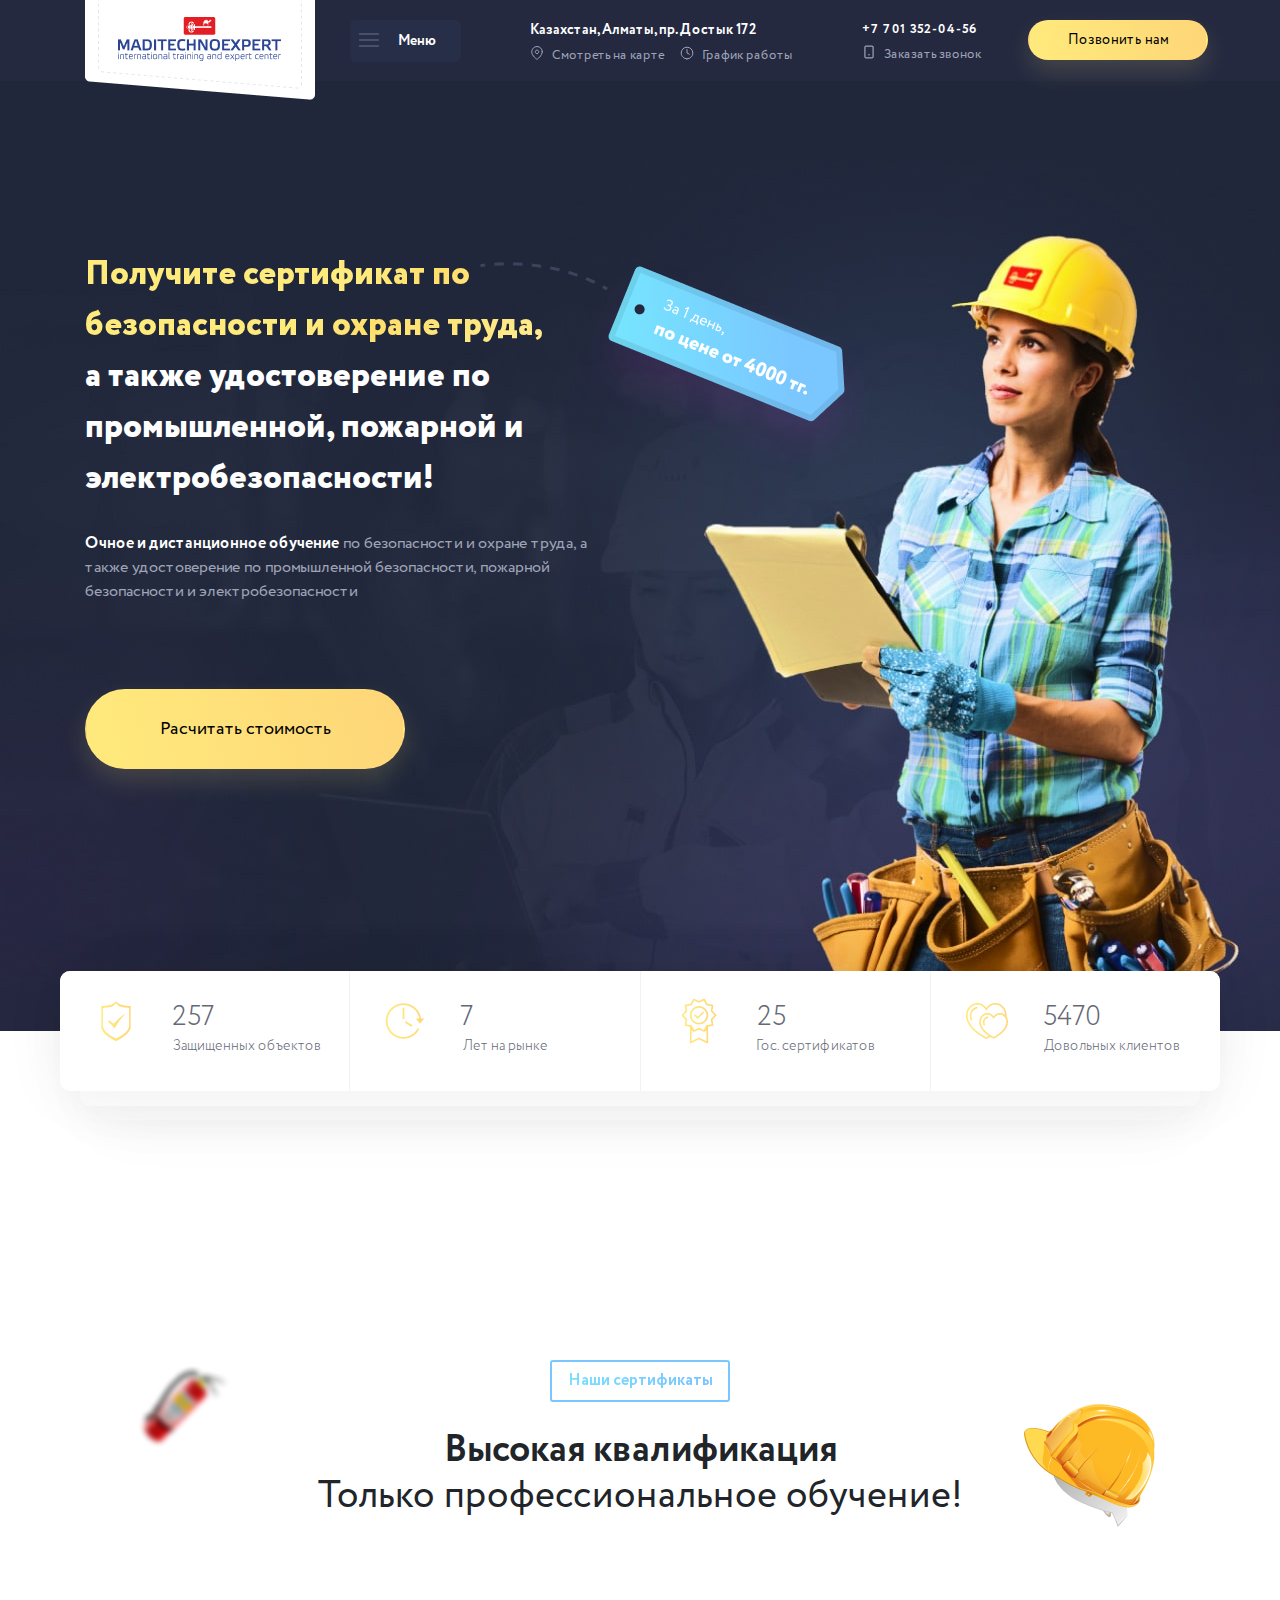
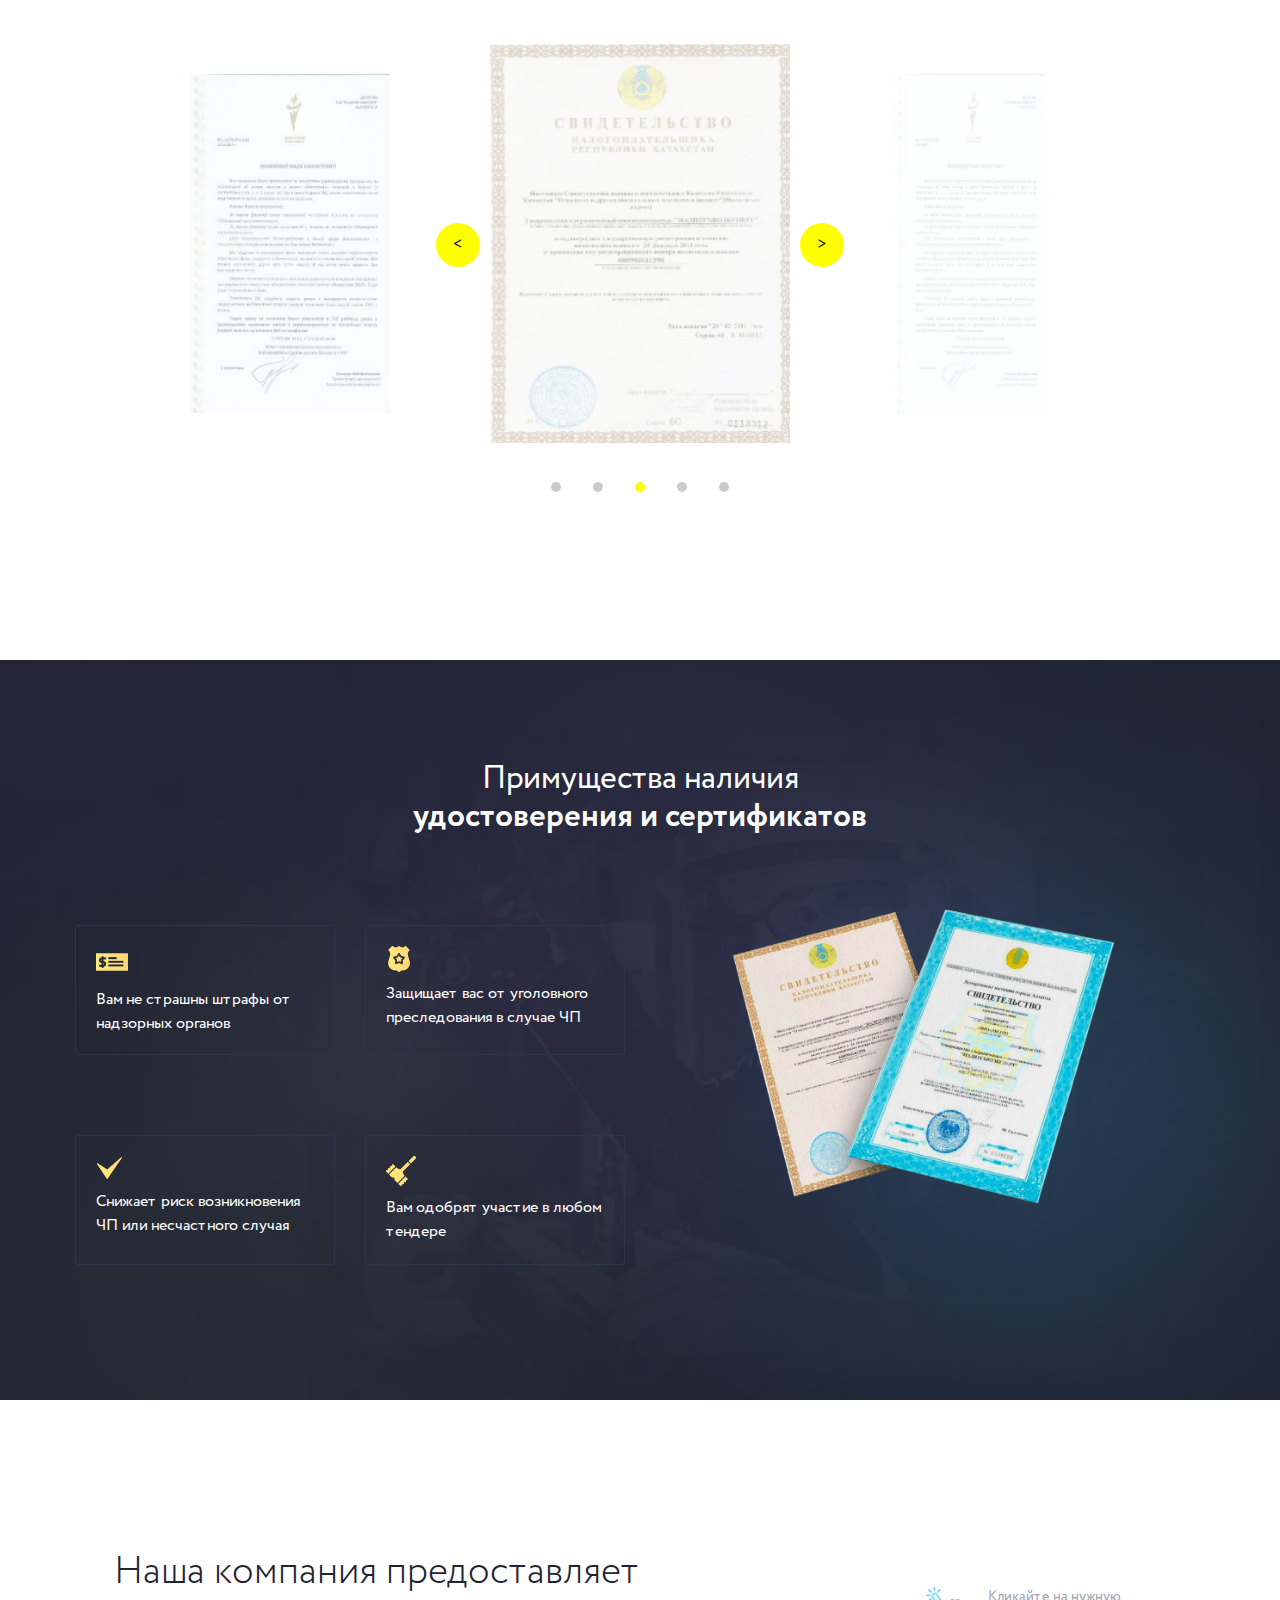
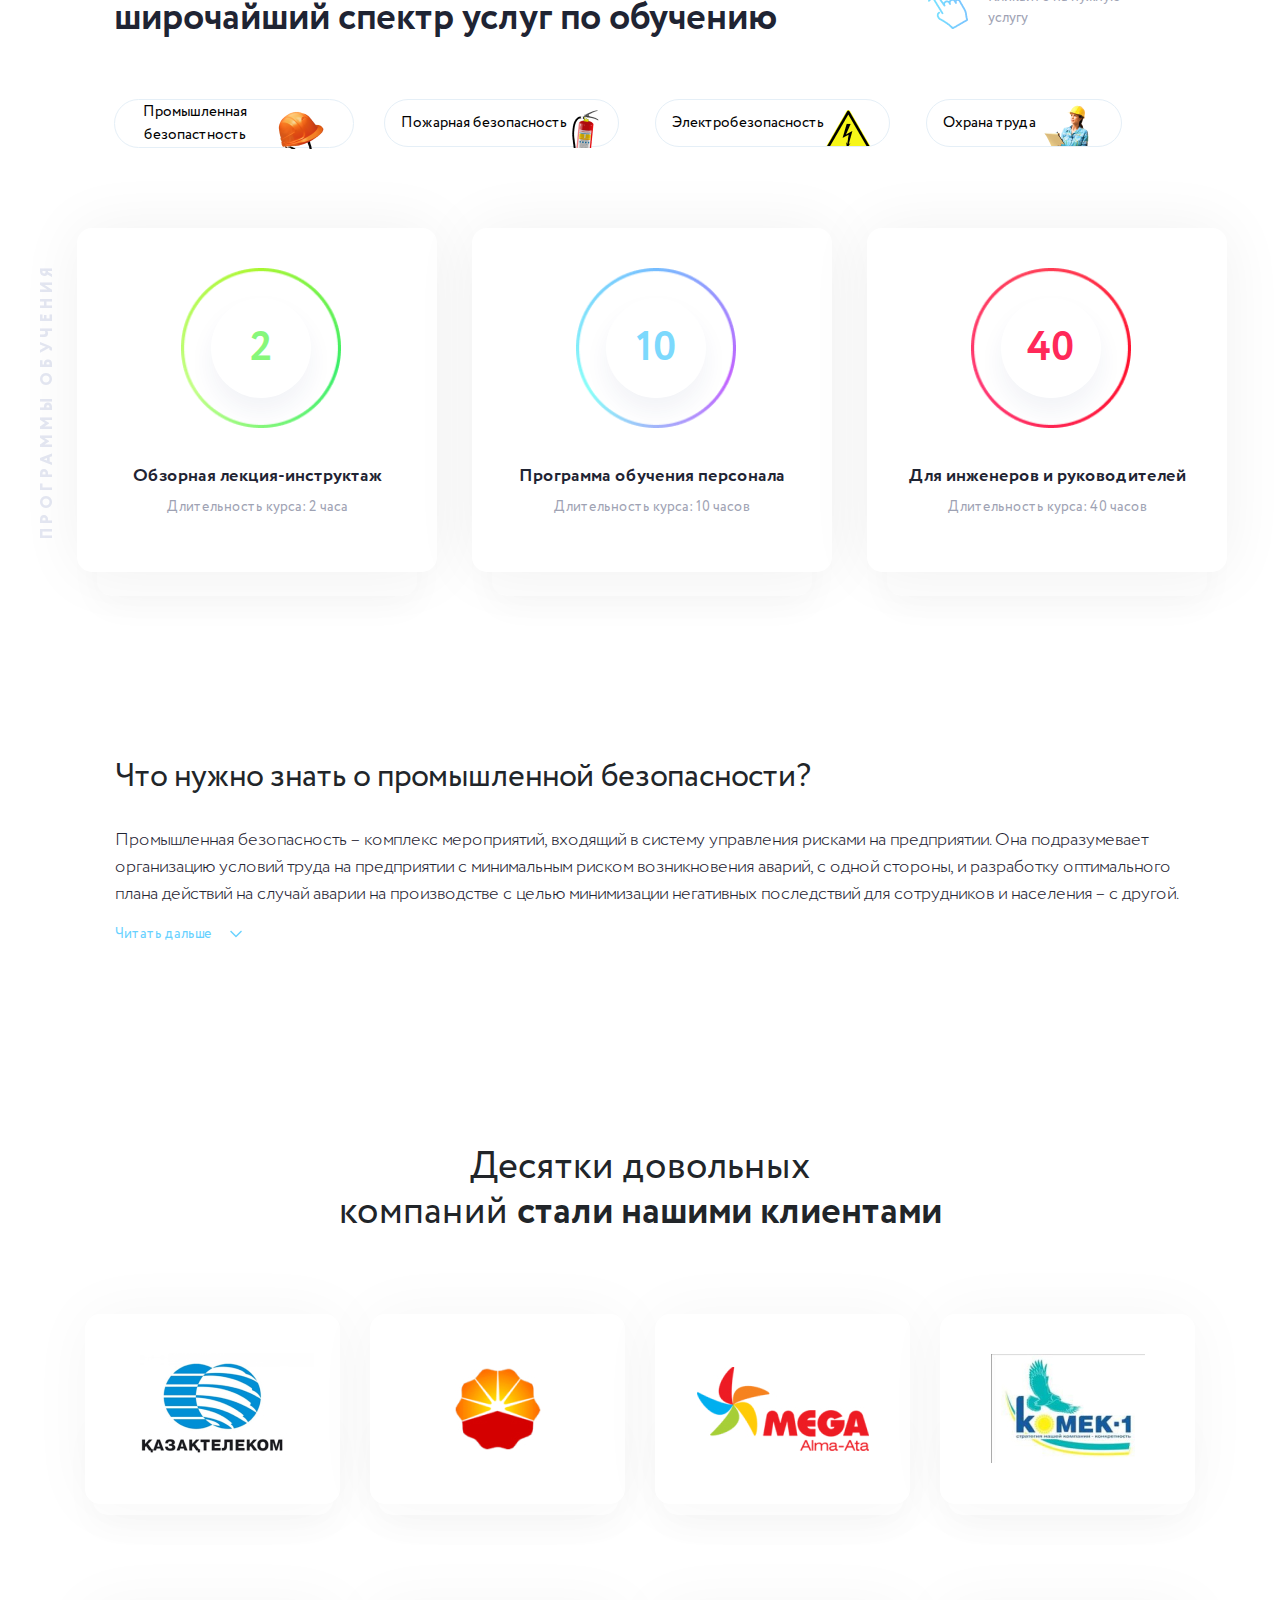
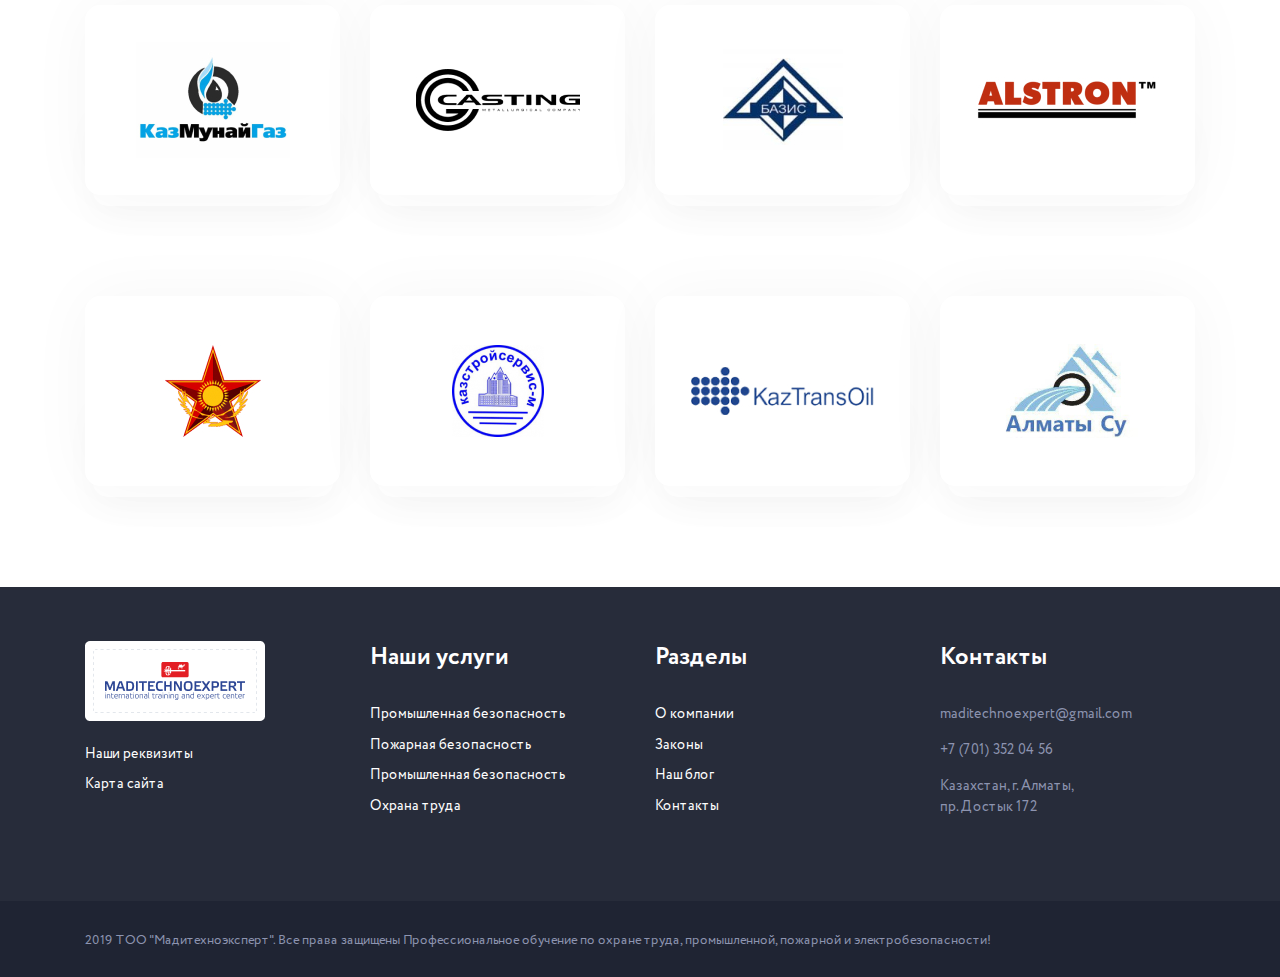
==== commit 152a43d3: "." ====
--- a/index.html
+++ b/index.html
@@ -24,7 +24,7 @@
                     </div>
                     <div class="col-auto menu-button-column">
 
-                        <div class="dropdown menu-button">
+                        <div class="dropdown dropleft menu-button">
                             <button class="btn btn-secondary menu-button text-sm-right pr-4" type="button"
                                 id="dropdownMenuButton" data-toggle="dropdown" aria-haspopup="true"
                                 aria-expanded="false">
@@ -35,13 +35,13 @@
                                 <a class="dropdown-item" href="./about-company.html">О компании</a>
                                 <a class="dropdown-item" href="./services.html">Услуги</a>
                                 <a class="dropdown-item" href="./defending-work.html">Охрана труда</a>
-                                <a class="dropdown-item" href="./defending-work.html">Промышленная безопасность</a>
-                                <a class="dropdown-item" href="#">Электробезопасность</a>
-                                <a class="dropdown-item" href="#">Дополнительные услуги</a>
+                                <a class="dropdown-item" href="./industrial-safety.html">Промышленная безопасность</a>
+                                <a class="dropdown-item" href="./electrical-safety.html">Электробезопасность</a>
+                                <a class="dropdown-item" href="./aditional-services.html">Дополнительные услуги</a>
                                 <a class="dropdown-item" href="#">Цены</a>
                                 <a class="dropdown-item" href="#">Законы</a>
                                 <a class="dropdown-item" href="#">Блог</a>
-                                <a class="dropdown-item" href="#">Контакты</a>
+                                <a class="dropdown-item" href="./contacts.html">Контакты</a>
                             </div>
                         </div>
 
@@ -480,7 +480,7 @@
                 <div class="col-sm-3">
                     <h3>Разделы</h3>
                     <nav class="nav flex-column footer-row-links">
-                        <a class="nav-link" href="#">О компании</a>
+                        <a class="nav-link" href="./about-company.html">О компании</a>
                         <a class="nav-link" href="#">Законы</a>
                         <a class="nav-link" href="#">Наш блог</a>
                         <a class="nav-link" href="#">Контакты</a>
